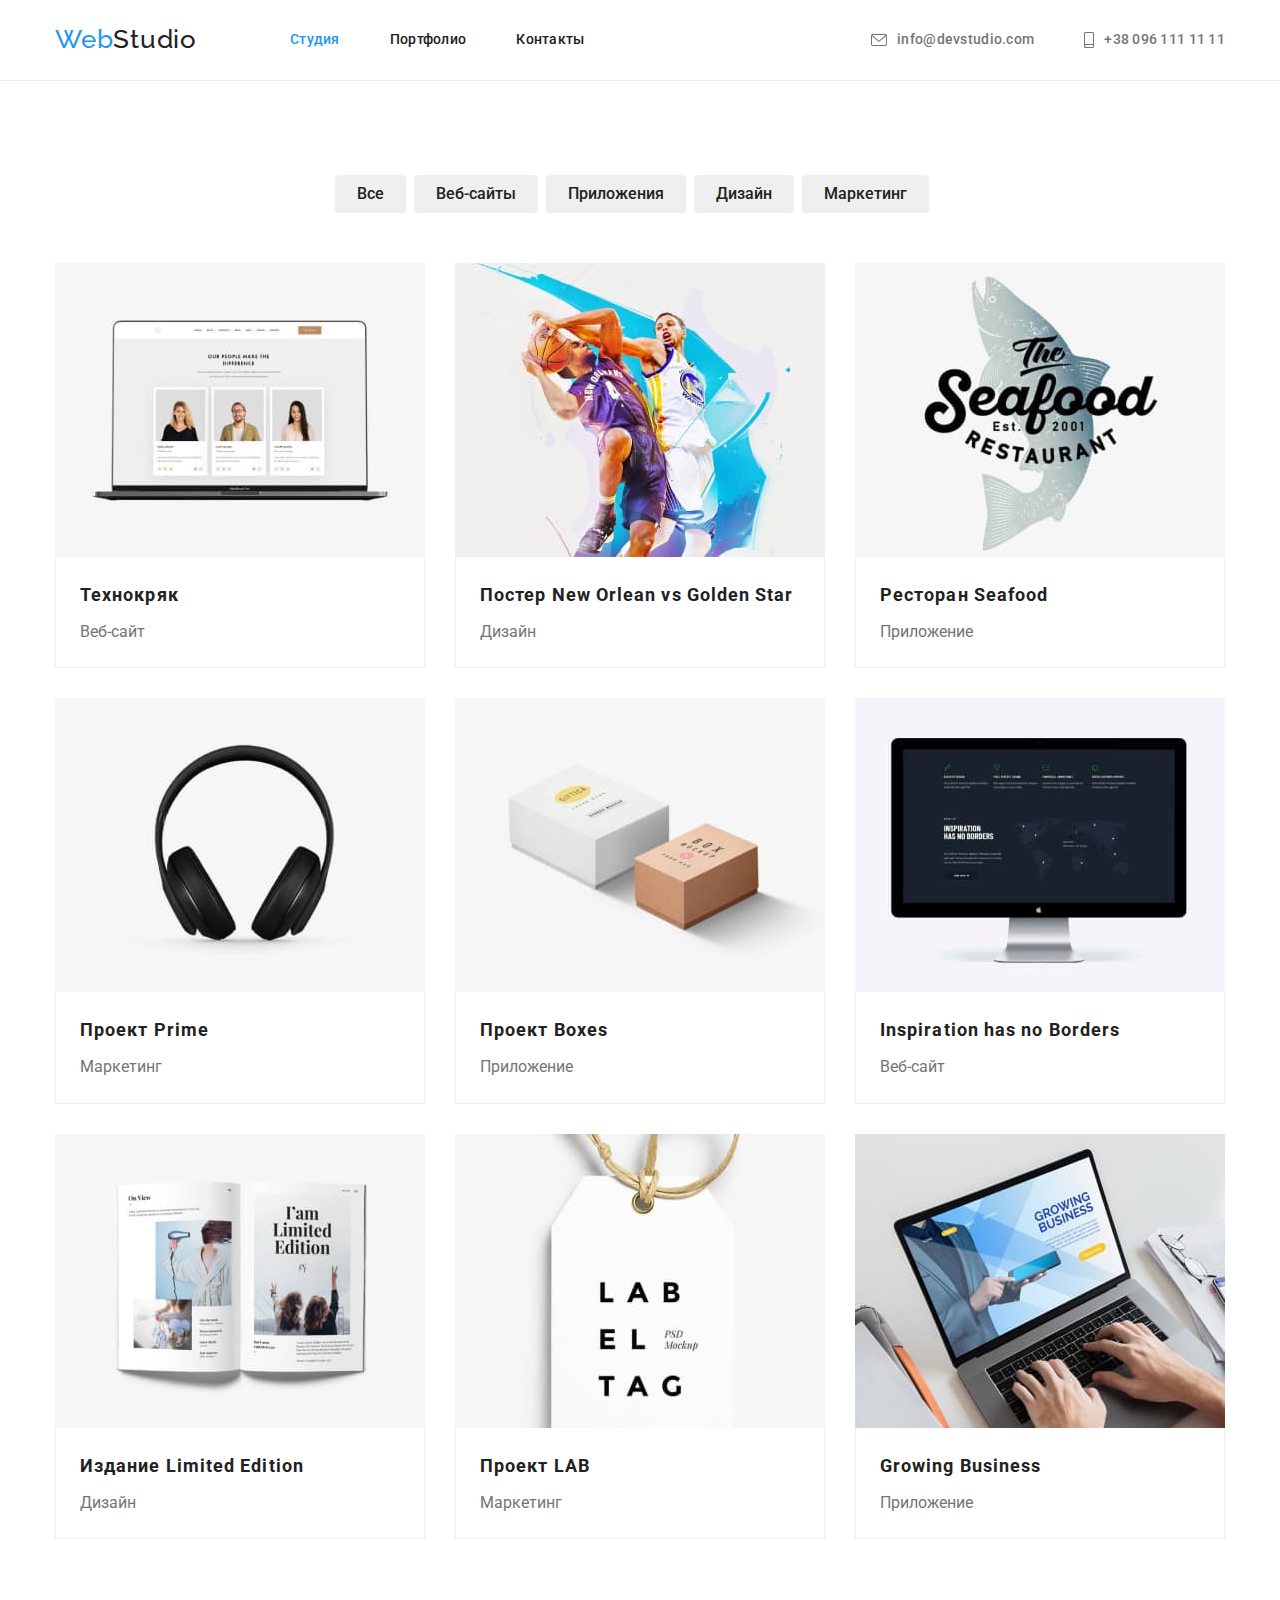
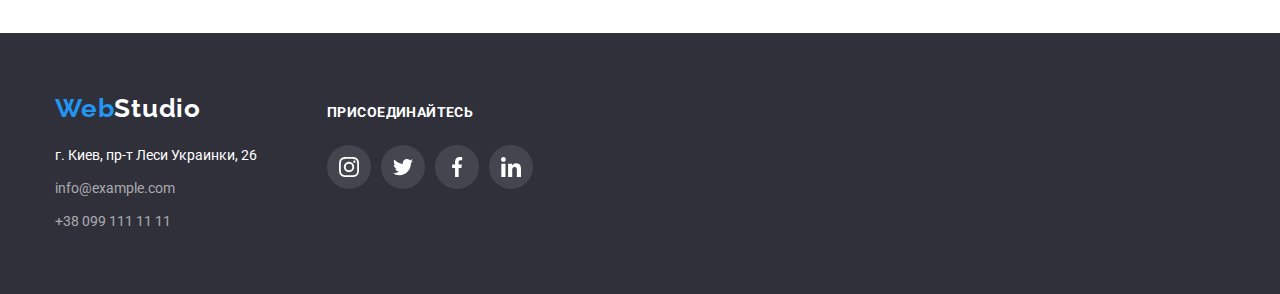
==== portfolio.html @ aab3230d "Initial commit" ====
<!DOCTYPE html>
<html lang="ru">

<head>
    <meta charset="UTF-8">
    <meta http-equiv="X-UA-Compatible" content="IE=edge">
    <meta name="viewport" content="width=device-width, initial-scale=1.0">
    <title>Портфоліо</title>
    <link rel="preconnect" href="https://fonts.googleapis.com">
    <link rel="preconnect" href="https://fonts.gstatic.com" crossorigin>
    <link href="https://fonts.googleapis.com/css2?family=Raleway:wght@700&family=Roboto:wght@400;500;700;900&display=swap" rel="stylesheet">

    <link rel="stylesheet" href="https://cdnjs.cloudflare.com/ajax/libs/modern-normalize/1.0.0/modern-normalize.min.css" />
    <link rel="stylesheet" href="./css/styles.css">
</head>

<body>
    <!--Навігація з логотипом і контактна інформація-->
    <header class="logo-nav">
        <div class="container ">
            <nav class="main-nav">
                <a class="logo link" href="#"><span class="logo-accent">Web</span>Studio</a>
                <ul class=" navigation list">
                    <li class="navigation-item">
                        <a class="link current" href="#">Студия</a>
                    </li>
                    <li class="navigation-item">
                        <a class="link" href="./portfolio.html">Портфолио</a>
                    </li>
                    <li class="navigation-item">
                        <a class="link" href="#">Контакты</a>
                    </li>
                </ul>
            </nav>

            <ul class="contacts list">
                <li class="contacts-item">
                    <a class="link" href="mailto:info@devstudio.com" target="_blank" rel="noopener noreferrer" aria-label="email">
                        <svg class="icon-mail" width="16" height="12">
						    <use href="./images/symbol-defs.svg#icon-envelope"></use>
					    </svg> info@devstudio.com
                    </a>
                </li>
                <li class="contacts-item">
                    <a class="link" href="tel:+380961111111" target="_blank" rel="noopener noreferrer" aria-label="phone">
                        <svg class="icon-phone" width="10" height="16">
						    <use href="./images/symbol-defs.svg#icon-smartphone"></use>
					    </svg> +38 096 111 11 11
                    </a>
                </li>
            </ul>
        </div>
    </header>


    <main>
        <!--Проекти-->
        <section class="projects">
            <div class="container">
                <h1 hidden>Проекты</h1>
                <div class="filter-box">
                    <ul class="filter list">
                        <li class="filter-item"> <button class="click" type="button">Все</button></li>
                        <li class="filter-item"> <button class="click" type="button">Веб-сайты</button></li>
                        <li class="filter-item"> <button class="click" type="button">Приложения</button></li>
                        <li class="filter-item"> <button class="click" type="button">Дизайн</button></li>
                        <li class="filter-item"> <button class="click" type="button">Маркетинг</button></li>
                    </ul>
                </div>

                <ul class="project-box list">
                    <li class="projects-item">
                        <a class="link" href="#">
                            <img class="content" src="./images/portfolio/project1.jpg " alt="Сайт веб-студії на ноутбуці" width="370">
                            <div class="item-info">
                                <h2 class="project-title">Технокряк</h2>
                                <p class="project-filter">Веб-сайт</p>
                            </div>
                        </a>
                    </li>
                    <li class="projects-item">
                        <a class="link" href="#">
                            <img class="content" src="./images/portfolio/project2.jpg " alt="Постер з баскетболом " width="370">
                            <div class="item-info">
                                <h2 class="project-title">Постер New Orlean vs Golden Star</h2>
                                <p class="project-filter">Дизайн</p>
                            </div>
                        </a>
                    </li>
                    <li class="projects-item">
                        <a class="link" href="#">
                            <img class="content" src="./images/portfolio/project3.jpg " alt="Лого рибного ресторану " width="370">
                            <div class="item-info">
                                <h2 class="project-title">Ресторан Seafood</h2>
                                <p class="project-filter">Приложение</p>
                            </div>
                        </a>
                    </li>
                    <li class="projects-item">
                        <a class="link" href="#">
                            <img class="content" src="./images/portfolio/project4.jpg" alt="Навушники " width="370">
                            <div class="item-info">
                                <h2 class="project-title">Проект Prime</h2>
                                <p class="project-filter">Маркетинг</p>
                            </div>
                        </a>
                    </li>
                    <li class="projects-item">
                        <a class="link" href="#">
                            <img class="content" src="./images/portfolio/project5.jpg" alt="Біла і бежева коробки" width="370">
                            <div class="item-info">
                                <h2 class="project-title ">Проект Boxes</h2>
                                <p class="project-filter">Приложение</p>
                            </div>
                        </a>
                    </li>
                    <li class="projects-item">
                        <a class="link" href="#">
                            <img class="content" src="./images/portfolio/project6.jpg " alt="Вебсайт на монітор" width="370">
                            <div class="item-info">
                                <h2 class="project-title">Inspiration has no Borders</h2>
                                <p class="project-filter">Веб-сайт</p>
                            </div>
                        </a>
                    </li>
                    <li class="projects-item">
                        <a class="link" href="#">
                            <img class="content" src="./images/portfolio/project7.jpg" alt="Розворот журналу" width="370">
                            <div class="item-info">
                                <h2 class="project-title">Издание Limited Edition</h2>
                                <p class="project-filter">Дизайн</p>
                            </div>
                        </a>
                    </li>
                    <li class="projects-item">
                        <a class="link" href="#">
                            <img class="content" src="./images/portfolio/project8.jpg" alt="Етикетка" width="370">
                            <div class="item-info">
                                <h2 class="project-title">Проект LAB</h2>
                                <p class="project-filter">Маркетинг</p>
                            </div>
                        </a>
                    </li>
                    <li class="projects-item">
                        <a class="link" href="#">
                            <img class="content" src="./images/portfolio/project9.jpg" alt="Створення застосунку" width="370">
                            <div class="item-info">
                                <h2 class="project-title ">Growing Business</h2>
                                <p class="project-filter">Приложение</p>
                            </div>
                        </a>
                    </li>
                </ul>
            </div>
        </section>

    </main>
    <!--Логотип з адресою-->
    <footer class="logo-contacts">
        <div class="container">
            <div class="address">
                <a class="logo link" href="#"><span class="logo-accent">Web</span>Studio</a>

                <address class="contact-info">
                <ul class="list">
                    <li class="contact-info-item"><a class="link" href="#">г. Киев, пр-т Леси Украинки, 26</a></li>
                    <li class="contact-info-item"><a class="link" href="mailto:info@example.com">info@example.com</a>
                    </li>
                    <li class="contact-info-item"><a class="link" href="tel:+380991111111">+38 099 111 11 11</a></li>
                </ul>
                </address>
            </div>

            <div class="join">
                <strong class="join-title">Присоединайтесь</strong>
                <ul class="social-networks list">
                    <li class="social-networks-item">
                        <a class="social-link link" href="" aria-label="Instagram">
                            <svg class="icon-social" width="20" height="20">
						        <use href="./images/symbol-defs.svg#icon-instagram"></use>
					        </svg>
                        </a>
                    </li>
                    <li class="social-networks-item">
                        <a class="social-link link" href="" aria-label="Twitter">
                            <svg class="icon-social" width="20" height="20">
						        <use href="./images/symbol-defs.svg#icon-twitter"></use>
					        </svg>
                        </a>
                    </li>
                    <li class="social-networks-item">
                        <a class="social-link link" href="" aria-label="Facebook">
                            <svg class="icon-social" width="20" height="20">
						        <use href="./images/symbol-defs.svg#icon-facebook"></use>
					        </svg>
                        </a>
                    </li>
                    <li class="social-networks-item">
                        <a class="social-link link" href="">
                            <svg class="icon-social" width="20" height="20" aria-label="Linkedin">
						        <use href="./images/symbol-defs.svg#icon-linkedin"></use>
					        </svg>
                        </a>
                    </li>
                </ul>
            </div>
        </div>
    </footer>
</body>

</html>
---- css/styles.css ----
*,
*::before,
*::after {
    box-sizing: border-box;
}

:root {
    --primary-color: #757575;
    --secondary-color: #ffffff;
    --title-color: #212121;
    --accent-color: #2196f3;
    --logo-color: #000000;
    --background-section: #f5f4fa;
    --background-active-button: #188ce8;
    --primary-background: #ffffff;
    --secondary-background: #2f303a;
    --accent-background: #2196f3;
    --title-weight: 700;
    --list-gap: 30px;
    --icon-fill-primary: #afb1b8;
    --icon-fill-secondary: #ffffff;
}

body {
    margin: 0;
    font-family: "Roboto", "Verdana", "Tahoma", sans-serif;
    font-size: 14px;
    line-height: 1.7;
    background-color: var(--primary-background);
    color: var(--primary-color);
    letter-spacing: 0, 03em;
}

h1,
h2,
h3,
h4,
p {
    margin: 0;
}

a {
    padding: 0;
}

img {
    display: block;
    max-width: 100%;
    height: auto;
}

.container {
    width: 1200px;
    padding-left: 15px;
    padding-right: 15px;
    margin-left: auto;
    margin-right: auto;
    align-items: center;
}

.logo-nav {
    border-bottom: 1px solid #ececec;
}

.logo-nav .container {
    display: flex;
}

.main-nav {
    display: flex;
    align-items: center;
}

.navigation {
    display: flex;
}

.navigation .navigation-item+.navigation-item {
    margin-left: 50px;
}

.logo-nav .link {
    font-weight: 500;
    line-height: 1.1;
    letter-spacing: 0.02em;
    color: var(--title-color);
}

.logo-nav .logo,
.examples,
.team,
.customers {
    line-height: 1.2;
    letter-spacing: 0.03em;
    text-align: center;
}

.logo-nav .logo {
    padding-top: 24px;
    padding-bottom: 25px;
    margin-right: 93px;
}

.logo {
    font-family: "Raleway", sans-serif;
    font-size: 26px;
    font-weight: var(--title-weight);
    color: var(--logo-color);
}

.logo-accent {
    color: var(--accent-color);
}

.navigation .link,
.contacts .link {
    display: block;
    padding-top: 32px;
    padding-bottom: 32px;
}

.list {
    padding: 0;
    margin: 0;
    list-style: none;
}

.link {
    text-decoration: none;
}

.contacts {
    display: flex;
    margin-left: auto;
}

.contacts .contacts-item+.contacts-item {
    margin-left: 50px;
}

.contacts .link {
    display: flex;
    align-items: center;
    color: var(--primary-color);
}

.contacts .icon-mail,
.contacts .icon-phone {
    margin-right: 10px;
    fill: currentColor;
}

.navigation .link:hover,
.contacts .link:hover,
.navigation .link:focus,
.contacts .link:focus,
.contact-info .link:hover,
.contact-info .link:focus {
    color: var(--accent-color);
}

.logo-nav .current {
    color: var(--accent-background);
}

.hero {
    padding-top: 200px;
    padding-bottom: 200px;
    max-width: 1600px;
    height: 600px;
    margin-right: auto;
    margin-left: auto;
    background-color: #c4c4c4;
    background-image: linear-gradient( to right, rgba(47, 48, 58, 0.4), rgba(47, 48, 58, 0.4)), url(../images/hero.jpg);
    background-repeat: no-repeat;
    background-position: center;
    background-size: cover;
    letter-spacing: 0.06em;
    text-align: center;
}

.hero,
.logo-contacts {
    background-color: var(--secondary-background);
    color: var(--secondary-color);
}

.hero .hero-title {
    margin: 0 auto;
    max-width: 696px;
    margin-bottom: 30px;
    font-size: 44px;
    font-weight: 900;
    line-height: 1.4;
    text-transform: uppercase;
}

.hero .hero-order {
    max-width: 200px;
    padding: 10px 32px 10px 32px;
    border: 1px solid transparent;
    border-radius: 4px;
    font-weight: var(--title-weight);
    font-size: 16px;
    line-height: 1.9;
    background-color: var(--accent-background);
    cursor: pointer;
    color: var(--secondary-color);
}

.hero-order:hover,
.hero-order:focus {
    background-color: var(--background-active-button);
}

.preference,
.examples,
.team,
.projects,
.customers {
    padding-bottom: 94px;
    padding-top: 94px;
}

.preference .list,
.examples .list,
.team .list,
.customers .list {
    display: flex;
}

.preference .preference-item {
    max-width: 270px;
}

.preference .preference-item:not(:last-child),
.customers .customers-item:not(:last-child) {
    margin-right: var(--list-gap);
}

.preference-item .icon-box {
    display: flex;
    justify-content: center;
    align-items: center;
    width: 270px;
    height: 120px;
    background-color: var(--background-section);
    border-radius: 4px;
    margin-bottom: 30px;
}

.preference .preference-title {
    margin-bottom: 10px;
    font-weight: var(--title-weight);
    line-height: 1.1;
    font-size: inherit;
    text-transform: uppercase;
    color: var(--title-color);
}

.examples {
    padding-top: 0;
}

.examples .examples-item {
    max-width: 370px;
}

.examples .examples-item:not(:last-child) {
    margin-right: var(--list-gap);
}

.examples-title,
.team-title,
.customers-title {
    margin-bottom: 50px;
    font-weight: var(--title-weight);
    font-size: 36px;
    color: var(--title-color);
}

.team {
    font-size: 16px;
    line-height: 1.2;
    background-color: var(--background-section);
}

.team .team-item {
    box-shadow: 0px 1px 3px rgba(0, 0, 0, 0.12), 0px 1px 1px rgba(0, 0, 0, 0.14), 0px 2px 1px rgba(0, 0, 0, 0.2);
    border-radius: 0px 0px 4px 4px;
    background-color: var(--primary-background);
}

.team .team-item:not(:last-child) {
    margin-right: var(--list-gap);
}

.team-item .photo {
    flex-grow: 1;
    margin-bottom: 30px;
}

.team-member {
    margin-bottom: 10px;
    font-size: 16px;
    font-weight: 500;
    color: var(--title-color);
}

.team-profession {
    margin-bottom: 16px;
}

.team .social-networks,
.logo-contacts .social-networks {
    display: flex;
    justify-content: center;
    max-width: 206px;
    margin: 0 32px;
    margin-bottom: 30px;
}

.social-networks-item {
    width: 44px;
    height: 44px;
}

.social-link {
    width: 100%;
    height: 100%;
    display: flex;
    justify-content: center;
    align-items: center;
    border-radius: 50%;
    color: var(--icon-fill-primary);
}

.social-networks-item:not(:last-child) {
    margin-right: 10px;
}

.team .icon-social {
    fill: currentColor;
}

.team .social-link:hover,
.team .social-link:focus {
    color: var(--icon-fill-secondary);
    background-color: var(--accent-color);
}

.customers-item {
    width: 170px;
    height: 92px;
}

.customers .link {
    width: 100%;
    height: 100%;
    display: flex;
    justify-content: center;
    align-items: center;
    border: 1px solid #afb1b8;
    border-radius: 4px;
    color: var(--icon-fill-primary);
}

.customers .icon-customers {
    fill: currentColor;
}

.customers .link:hover,
.customers .link:focus {
    border: 1px solid var(--accent-color);
    color: var(--accent-color);
}

.logo-contacts {
    padding-top: 60px;
    padding-bottom: 60px;
}

.logo-contacts .container {
    display: flex;
    align-items: baseline;
}

.address {
    margin-right: 70px;
}

.logo-contacts .logo {
    display: block;
    margin-bottom: 20px;
    line-height: 1.2;
    letter-spacing: 0.03em;
}

.contact-info {
    font-style: inherit;
}

.logo-contacts .contact-info-item:not(:last-child) {
    margin-bottom: 9px;
}

.logo-contacts .link {
    color: var(--secondary-color);
}

.logo-contacts [href^="mailto"],
.logo-contacts [href^="tel"] {
    color: rgba(255, 255, 255, 0.6);
}

.logo-contacts .social-networks {
    display: flex;
    margin-top: 20px;
    margin-left: auto;
    margin-right: auto;
}

.logo-contacts .join-title {
    font-size: 14px;
    line-height: 1, 1px;
    letter-spacing: 0.03em;
    text-transform: uppercase;
    color: var(--secondary-color);
}

.logo-contacts .social-link {
    background-color: rgba(255, 255, 255, 0.1);
}

.logo-contacts .icon-social {
    fill: var(--icon-fill-secondary);
}

.logo-contacts .social-link:hover,
.logo-contacts .social-link:focus {
    background-color: var(--accent-color);
}

.projects .filter-box {
    max-width: 611px;
    margin-left: auto;
    margin-right: auto;
    margin-bottom: 50px;
}

.projects .filter {
    display: flex;
}

.filter .click {
    padding: 6px 22px;
    border: transparent;
    border-radius: 4px;
    font-weight: 500;
    font-size: 16px;
    line-height: 1.6;
    color: var(--title-color);
    cursor: pointer;
    text-align: center;
}

.filter .filter-item:not(:last-child) {
    margin-right: 8px;
}

.filter .click:hover,
.filter .click:focus {
    background-color: var(--accent-background);
    color: var(--secondary-color);
}

.project-box {
    display: flex;
    flex-wrap: wrap;
    margin-left: calc(-1 * var(--list-gap));
    margin-top: calc(-1 * var(--list-gap));
}

.projects .project-filter {
    font-size: 16px;
    line-height: 1.9;
    color: var(--primary-color);
}

.projects .projects-item {
    display: flex;
    margin-left: var(--list-gap);
    margin-top: var(--list-gap);
    flex-direction: column;
    flex-basis: calc(100% / 3-var(--list-gap));
}

.projects .link:hover,
.projects .link:focus {
    box-shadow: 0px 1px 1px rgba(0, 0, 0, 0.12), 0px 4px 4px rgba(0, 0, 0, 0.06), 1px 4px 6px rgba(0, 0, 0, 0.16);
}

.projects .content {
    flex-grow: 1;
}

.projects .item-info {
    padding: 20px 24px;
    border: 1px solid #eeeeee;
    border-top: none;
}

.projects .project-title {
    font-weight: var(--title-weight);
    font-size: 18px;
    letter-spacing: 0.06em;
    line-height: 2;
    color: var(--title-color);
    margin-bottom: 4px;
}
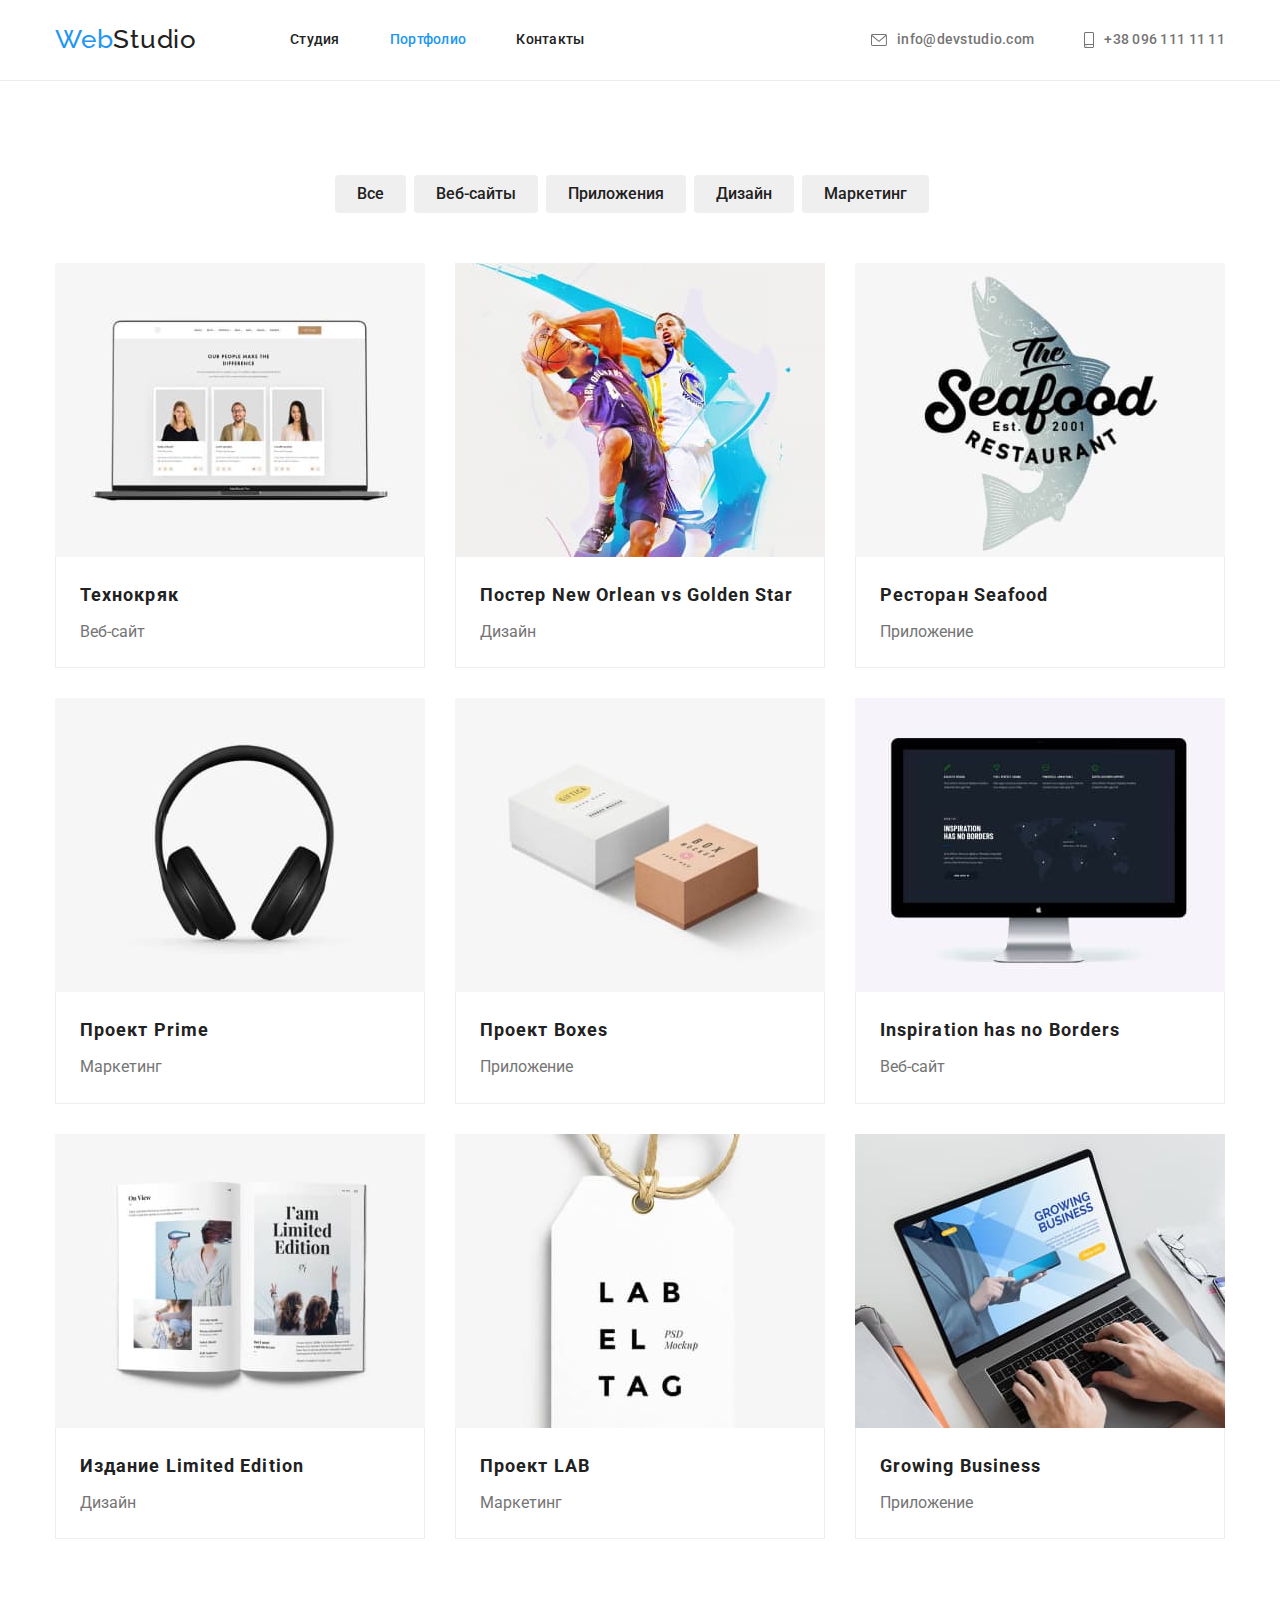
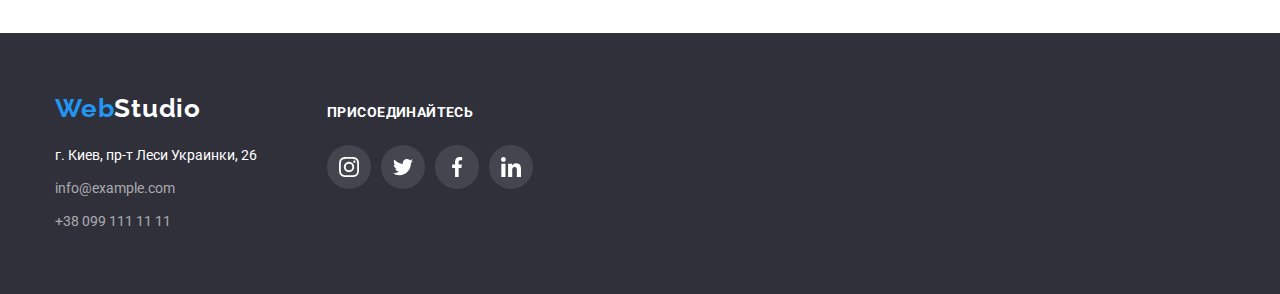
==== commit 9ef28ee3: "додає в header підкреслення при hover і focus на поточній сторінці" ====
--- a/portfolio.html
+++ b/portfolio.html
@@ -22,10 +22,10 @@
                 <a class="logo link" href="#"><span class="logo-accent">Web</span>Studio</a>
                 <ul class=" navigation list">
                     <li class="navigation-item">
-                        <a class="link current" href="#">Студия</a>
+                        <a class="link" href="./index.html">Студия</a>
                     </li>
                     <li class="navigation-item">
-                        <a class="link" href="./portfolio.html">Портфолио</a>
+                        <a class="link current" href="./portfolio.html">Портфолио</a>
                     </li>
                     <li class="navigation-item">
                         <a class="link" href="#">Контакты</a>
--- a/css/styles.css
+++ b/css/styles.css
@@ -19,6 +19,7 @@
     --list-gap: 30px;
     --icon-fill-primary: #afb1b8;
     --icon-fill-secondary: #ffffff;
+    --timing-function: cubic-bezier(0.4, 0, 0.2, 1);
 }
 
 body {
@@ -161,6 +162,25 @@
 
 .logo-nav .current {
     color: var(--accent-background);
+    position: relative;
+}
+
+.current::after {
+    content: "";
+    display: block;
+    width: 100%;
+    height: 4px;
+    position: absolute;
+    left: 0;
+    bottom: -2px;
+    opacity: 0;
+    transition: opacity 250ms var(--timing-function);
+    background-color: var(--accent-color);
+    border-radius: 2px;
+}
+
+.current:hover::after {
+    opacity: 1;
 }
 
 .hero {
